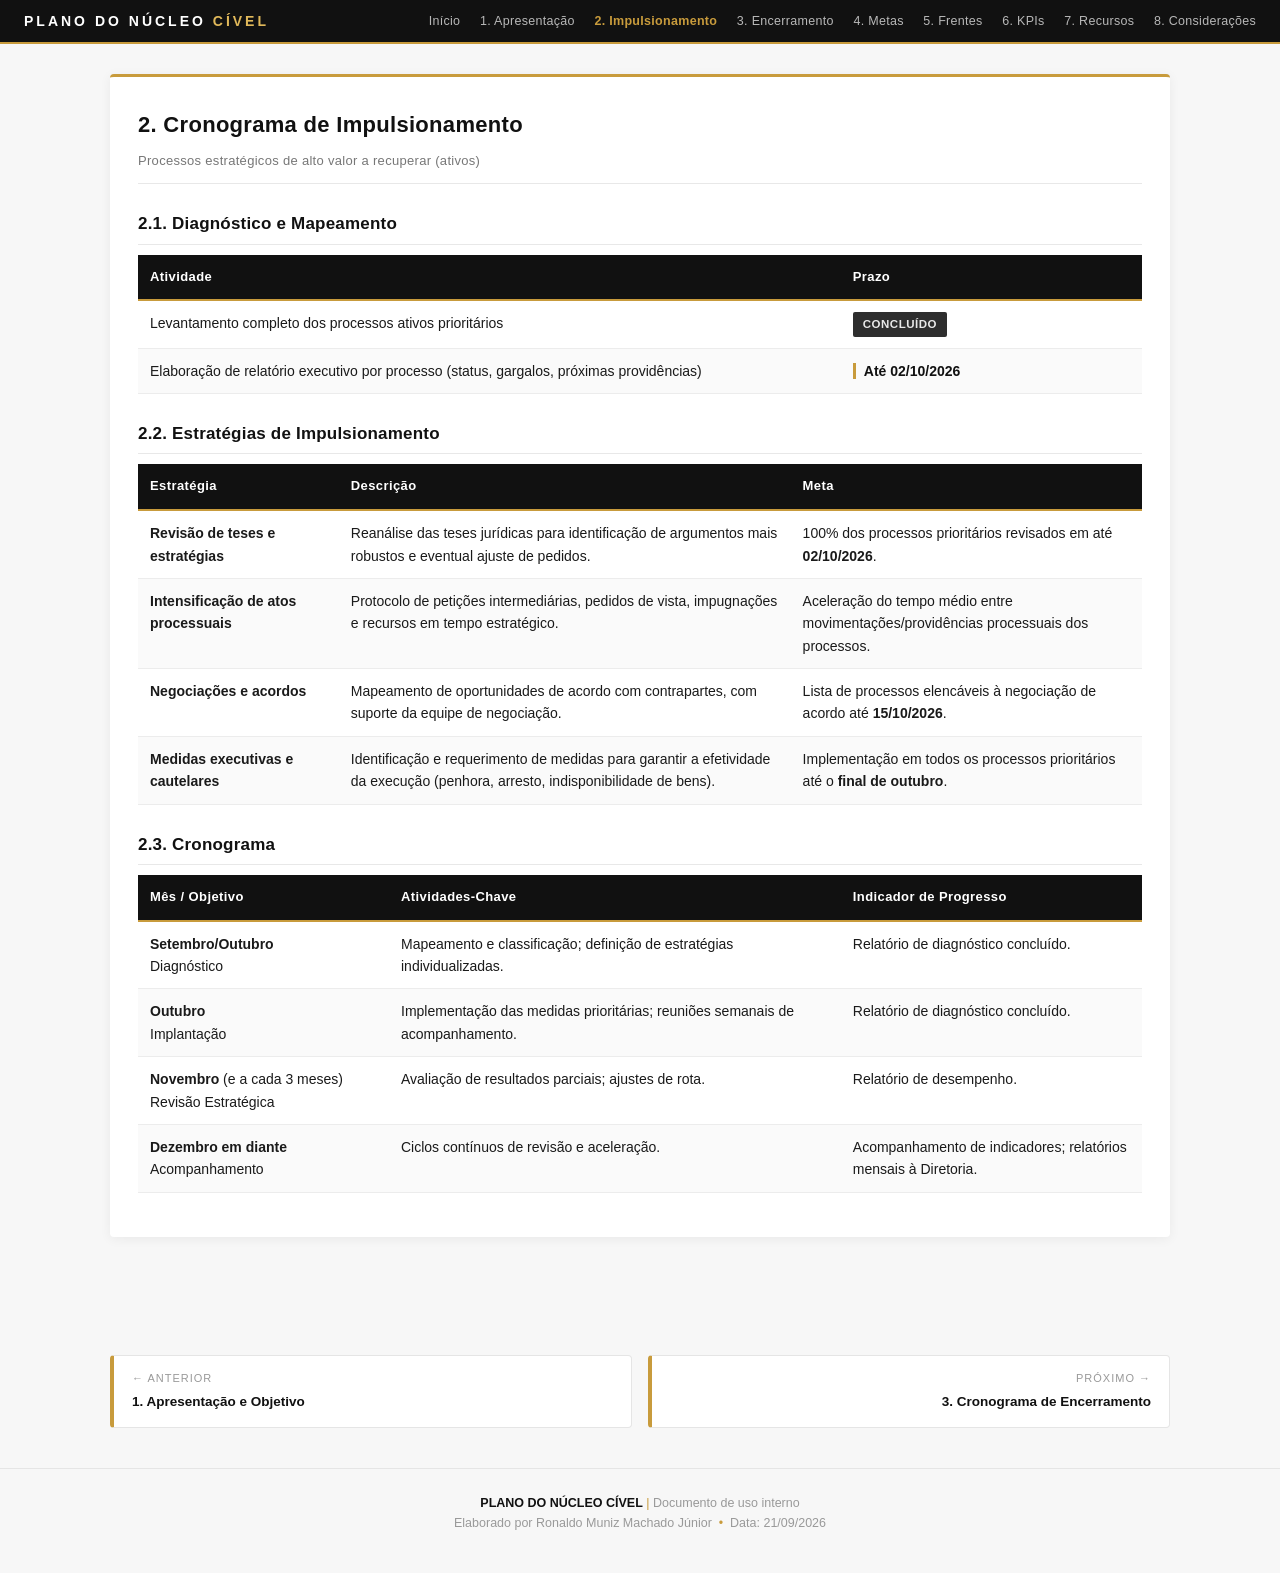
==== 2-impulsionamento.html @ fd96cec5 "Add files via upload" ====
<!DOCTYPE html>
<html lang="pt-BR">
<head>
<meta charset="UTF-8">
<meta name="viewport" content="width=device-width, initial-scale=1.0">
<title>2. Cronograma de Impulsionamento | Plano do Núcleo Cível</title>
<link rel="stylesheet" href="style.css">
</head>
<body>

<div class="topbar">
  <div class="marca">PLANO DO NÚCLEO <span>CÍVEL</span></div>
  <nav>
    <a href="index.html">Início</a>
    <a href="1-apresentacao.html">1. Apresentação</a>
    <a href="2-impulsionamento.html" class="ativo">2. Impulsionamento</a>
    <a href="3-encerramento.html">3. Encerramento</a>
    <a href="4-metas.html">4. Metas</a>
    <a href="5-frentes.html">5. Frentes</a>
    <a href="6-kpis.html">6. KPIs</a>
    <a href="7-recursos.html">7. Recursos</a>
    <a href="8-consideracoes.html">8. Considerações</a>
  </nav>
</div>

<main>

  <section class="card">
    <h2>2. Cronograma de Impulsionamento</h2>
    <p class="subtitulo">Processos estratégicos de alto valor a recuperar (ativos)</p>

    <h3>2.1. Diagnóstico e Mapeamento</h3>
    <table>
      <thead>
        <tr><th style="width:70%">Atividade</th><th style="width:30%">Prazo</th></tr>
      </thead>
      <tbody>
        <tr><td>Levantamento completo dos processos ativos prioritários</td><td><span class="tag tag-concluido">Concluído</span></td></tr>
        <tr><td>Elaboração de relatório executivo por processo (status, gargalos, próximas providências)</td><td><span class="data-fixa">Até 02/10/2026</span></td></tr>
      </tbody>
    </table>

    <h3>2.2. Estratégias de Impulsionamento</h3>
    <table>
      <thead>
        <tr>
          <th style="width:20%">Estratégia</th>
          <th style="width:45%">Descrição</th>
          <th style="width:35%">Meta</th>
        </tr>
      </thead>
      <tbody>
        <tr>
          <td><strong>Revisão de teses e estratégias</strong></td>
          <td>Reanálise das teses jurídicas para identificação de argumentos mais robustos e eventual ajuste de pedidos.</td>
          <td>100% dos processos prioritários revisados em até <strong>02/10/2026</strong>.</td>
        </tr>
        <tr>
          <td><strong>Intensificação de atos processuais</strong></td>
          <td>Protocolo de petições intermediárias, pedidos de vista, impugnações e recursos em tempo estratégico.</td>
          <td>Aceleração do tempo médio entre movimentações/providências processuais dos processos.</td>
        </tr>
        <tr>
          <td><strong>Negociações e acordos</strong></td>
          <td>Mapeamento de oportunidades de acordo com contrapartes, com suporte da equipe de negociação.</td>
          <td>Lista de processos elencáveis à negociação de acordo até <strong>15/10/2026</strong>.</td>
        </tr>
        <tr>
          <td><strong>Medidas executivas e cautelares</strong></td>
          <td>Identificação e requerimento de medidas para garantir a efetividade da execução (penhora, arresto, indisponibilidade de bens).</td>
          <td>Implementação em todos os processos prioritários até o <strong>final de outubro</strong>.</td>
        </tr>
      </tbody>
    </table>

    <h3>2.3. Cronograma</h3>
    <table>
      <thead>
        <tr>
          <th style="width:25%">Mês / Objetivo</th>
          <th style="width:45%">Atividades-Chave</th>
          <th style="width:30%">Indicador de Progresso</th>
        </tr>
      </thead>
      <tbody>
        <tr>
          <td><strong>Setembro/Outubro</strong><br>Diagnóstico</td>
          <td>Mapeamento e classificação; definição de estratégias individualizadas.</td>
          <td>Relatório de diagnóstico concluído.</td>
        </tr>
        <tr>
          <td><strong>Outubro</strong><br>Implantação</td>
          <td>Implementação das medidas prioritárias; reuniões semanais de acompanhamento.</td>
          <td>Relatório de diagnóstico concluído.</td>
        </tr>
        <tr>
          <td><strong>Novembro</strong> (e a cada 3 meses)<br>Revisão Estratégica</td>
          <td>Avaliação de resultados parciais; ajustes de rota.</td>
          <td>Relatório de desempenho.</td>
        </tr>
        <tr>
          <td><strong>Dezembro em diante</strong><br>Acompanhamento</td>
          <td>Ciclos contínuos de revisão e aceleração.</td>
          <td>Acompanhamento de indicadores; relatórios mensais à Diretoria.</td>
        </tr>
      </tbody>
    </table>
  </section>

</main>

<div class="nav-paginas">
  <a href="1-apresentacao.html">
    <span class="dir">← Anterior</span>
    <span class="titulo">1. Apresentação e Objetivo</span>
  </a>
  <a href="3-encerramento.html" class="proximo">
    <span class="dir">Próximo →</span>
    <span class="titulo">3. Cronograma de Encerramento</span>
  </a>
</div>

<footer class="rodape">
  <strong>PLANO DO NÚCLEO CÍVEL</strong> <span class="dourado">|</span> Documento de uso interno<br>
  Elaborado por Ronaldo Muniz Machado Júnior &nbsp;<span class="dourado">•</span>&nbsp; Data: 21/09/2026
</footer>

</body>
</html>
---- style.css ----
/* ============================================================
   PLANO DO NÚCLEO CÍVEL
   Estilos compartilhados por todas as páginas
   ============================================================ */

:root{
  --preto:         #111111;
  --carvao:        #1A1A1A;
  --grafite:       #232323;
  --cinza-escuro:  #2E2E2E;
  --cinza-medio:   #B8B8B8;
  --cinza-claro:   #E8E8E8;
  --branco:        #FFFFFF;
  --dourado:       #C89B3C;
  --dourado-claro: #E0B85A;
  --fundo-claro:   #F7F7F7;
  --fundo-card:    #FFFFFF;
  --texto-escuro:  #1A1A1A;
}

*{ box-sizing: border-box; }
html, body{ margin:0; padding:0; }

body{
  font-family: "Segoe UI", "Helvetica Neue", Arial, sans-serif;
  background: var(--fundo-claro);
  color: var(--texto-escuro);
  line-height: 1.6;
  font-size: 15px;
}

/* ---------- BARRA SUPERIOR FIXA ---------- */
.topbar{
  background: var(--preto);
  color: var(--branco);
  padding: 10px 24px;
  display: flex;
  justify-content: space-between;
  align-items: center;
  border-bottom: 2px solid var(--dourado);
  position: sticky;
  top: 0;
  z-index: 1000;
  font-size: 13px;
}
.topbar .marca{
  font-weight: 700;
  letter-spacing: 3px;
  color: var(--branco);
  font-size: 14px;
}
.topbar .marca span{ color: var(--dourado-claro); }
.topbar nav a{
  color: var(--cinza-medio);
  text-decoration: none;
  margin-left: 16px;
  font-size: 12.5px;
  letter-spacing: .3px;
  transition: color .15s ease;
}
.topbar nav a:hover{ color: var(--dourado-claro); }
.topbar nav a.ativo{ color: var(--dourado); font-weight: 600; }

/* ---------- HERO / CAPA ---------- */
header.hero{
  background: linear-gradient(135deg, var(--carvao) 0%, var(--preto) 100%);
  color: var(--branco);
  padding: 55px 30px 45px;
  text-align: center;
  border-bottom: 3px solid var(--dourado);
}

/* Divisor decorativo dourado (substitui o logo) */
.divisor-dourado{
  width: 80px;
  height: 3px;
  background: var(--dourado);
  margin: 0 auto 28px;
}

header.hero h1{
  margin: 0 0 10px;
  font-size: 30px;
  letter-spacing: 1.5px;
  font-weight: 600;
  color: var(--branco);
}
header.hero h2{
  margin: 0;
  font-size: 15px;
  font-weight: 400;
  color: var(--cinza-medio);
  letter-spacing: .8px;
}
header.hero .meta{
  margin-top: 22px;
  font-size: 13px;
  color: var(--cinza-medio);
  padding-top: 18px;
  border-top: 1px solid var(--cinza-escuro);
  display: inline-block;
  padding-left: 30px;
  padding-right: 30px;
}
header.hero .meta strong{ color: var(--dourado-claro); font-weight: 500; }

/* ---------- CONTAINER ---------- */
main{
  max-width: 1100px;
  margin: 30px auto;
  padding: 0 20px 60px;
}

/* ---------- SEÇÕES / CARDS ---------- */
section.card{
  background: var(--fundo-card);
  border-radius: 4px;
  box-shadow: 0 2px 12px rgba(0,0,0,.06);
  padding: 30px 28px;
  margin-bottom: 28px;
  border-top: 3px solid var(--dourado);
  page-break-inside: avoid;
}
section.card h2{
  margin: 0 0 8px;
  color: var(--preto);
  font-size: 22px;
  font-weight: 600;
  letter-spacing: .3px;
}
section.card h3{
  margin: 26px 0 10px;
  color: var(--preto);
  font-size: 17px;
  font-weight: 600;
  letter-spacing: .2px;
  padding-bottom: 6px;
  border-bottom: 1px solid var(--cinza-claro);
}
section.card .subtitulo{
  margin: 0 0 22px;
  font-size: 13px;
  color: #777;
  letter-spacing: .3px;
  padding-bottom: 12px;
  border-bottom: 1px solid var(--cinza-claro);
}
section.card p{ margin: 0 0 14px; }
section.card ul{ margin: 0 0 14px 0; padding-left: 20px; }
section.card li{ margin-bottom: 8px; }

/* ---------- SUMÁRIO (INDEX) ---------- */
.sumario{
  display: grid;
  grid-template-columns: repeat(auto-fit, minmax(280px, 1fr));
  gap: 18px;
  margin-top: 10px;
}
.sumario a{
  display: block;
  background: var(--fundo-card);
  border: 1px solid #E5E5E5;
  border-left: 4px solid var(--dourado);
  border-radius: 4px;
  padding: 18px 20px;
  text-decoration: none;
  color: var(--texto-escuro);
  transition: all .18s ease;
}
.sumario a:hover{
  border-left-color: var(--preto);
  background: #FAFAFA;
  box-shadow: 0 4px 14px rgba(0,0,0,.08);
  transform: translateY(-2px);
}
.sumario a .num{
  display: block;
  font-size: 11px;
  letter-spacing: 2px;
  color: var(--dourado);
  font-weight: 700;
  margin-bottom: 6px;
  text-transform: uppercase;
}
.sumario a .titulo{
  display: block;
  font-size: 16px;
  font-weight: 600;
  color: var(--preto);
  margin-bottom: 4px;
}
.sumario a .desc{
  display: block;
  font-size: 12.5px;
  color: #777;
  line-height: 1.5;
}

/* ---------- TABELAS ---------- */
table{
  width: 100%;
  border-collapse: collapse;
  font-size: 14px;
  margin-bottom: 14px;
}
thead th{
  background: var(--preto);
  color: var(--branco);
  text-align: left;
  padding: 12px;
  font-weight: 600;
  font-size: 13px;
  letter-spacing: .4px;
  border-bottom: 2px solid var(--dourado);
}
tbody td{
  padding: 11px 12px;
  border-bottom: 1px solid #ECECEC;
  vertical-align: top;
}
tbody tr:nth-child(even){ background: #FAFAFA; }
tbody tr:hover{ background: #F2F2F2; }

.data-fixa{
  color: var(--preto);
  font-weight: 600;
  border-left: 3px solid var(--dourado);
  padding-left: 8px;
}

/* ---------- TAGS ---------- */
.tag{
  display: inline-block;
  padding: 3px 10px;
  border-radius: 2px;
  font-size: 11.5px;
  font-weight: 600;
  letter-spacing: .5px;
  text-transform: uppercase;
  white-space: nowrap;
}
.tag-concluido{ background: #2E2E2E; color: #E8E8E8; }
.tag-andamento{ background: var(--dourado); color: var(--preto); }
.tag-futuro{ background: #E8E8E8; color: var(--preto); }
.tag-continuo{ background: #F5EBD0; color: #6B5A1E; }

/* ---------- NAVEGAÇÃO ENTRE PÁGINAS ---------- */
.nav-paginas{
  max-width: 1100px;
  margin: 0 auto 40px;
  padding: 0 20px;
  display: flex;
  justify-content: space-between;
  gap: 16px;
}
.nav-paginas a{
  flex: 1;
  display: block;
  background: var(--fundo-card);
  border: 1px solid #E5E5E5;
  border-radius: 4px;
  padding: 14px 18px;
  text-decoration: none;
  color: var(--texto-escuro);
  font-size: 13.5px;
  transition: all .15s ease;
  border-left: 4px solid var(--dourado);
}
.nav-paginas a:hover{
  background: #FAFAFA;
  border-left-color: var(--preto);
  transform: translateY(-1px);
}
.nav-paginas a .dir{
  display: block;
  font-size: 11px;
  color: #999;
  letter-spacing: 1px;
  text-transform: uppercase;
  margin-bottom: 4px;
}
.nav-paginas a .titulo{
  display: block;
  font-weight: 600;
  color: var(--preto);
}
.nav-paginas a.proximo{ text-align: right; }
.nav-paginas a.voltar-index{
  background: var(--preto);
  color: var(--branco);
  border-left-color: var(--dourado);
  text-align: center;
}
.nav-paginas a.voltar-index .titulo{ color: var(--branco); }
.nav-paginas a.voltar-index .dir{ color: var(--dourado-claro); }

/* ---------- RODAPÉ ---------- */
footer.rodape{
  text-align: center;
  font-size: 12.5px;
  color: #999;
  padding: 24px 10px 40px;
  border-top: 1px solid #E5E5E5;
  margin-top: 10px;
  background: var(--fundo-claro);
}
footer.rodape strong{ color: var(--preto); }
footer.rodape .dourado{ color: var(--dourado); }

/* ---------- RESPONSIVO ---------- */
@media (max-width: 720px){
  .topbar{ flex-direction: column; gap: 8px; padding: 10px 14px; }
  .topbar nav a{ margin: 0 8px; font-size: 12px; }
  header.hero{ padding: 32px 18px 26px; }
  header.hero h1{ font-size: 22px; }
  section.card{ padding: 22px 18px; }
  thead th, tbody td{ padding: 9px 8px; font-size: 13px; }
  table{ font-size: 13px; }
  .nav-paginas{ flex-direction: column; }
  .nav-paginas a.proximo{ text-align: left; }
}

/* ---------- IMPRESSÃO ---------- */
@page{
  size: A4;
  margin: 22mm 14mm 18mm 14mm;
  @top-left{
    content: "PLANO DO NÚCLEO CÍVEL";
    font-family: "Segoe UI", Arial, sans-serif;
    font-size: 9pt;
    color: #111;
    letter-spacing: .5px;
    font-weight: 600;
  }
  @top-right{
    content: "Documento de uso interno";
    font-family: "Segoe UI", Arial, sans-serif;
    font-size: 9pt;
    color: #777;
  }
  @bottom-left{
    content: "Elaborado por Ronaldo Muniz Machado Júnior • Data: 21/09/2026";
    font-family: "Segoe UI", Arial, sans-serif;
    font-size: 8.5pt;
    color: #999;
  }
  @bottom-right{
    content: "Página " counter(page) " de " counter(pages);
    font-family: "Segoe UI", Arial, sans-serif;
    font-size: 8.5pt;
    color: #111;
    font-weight: 600;
  }
}
@media print{
  body{ background: #fff; }
  .topbar, .nav-paginas{ display: none; }
  header.hero{ page-break-after: always; }
  section.card{ box-shadow: none; border: 1px solid #DDD; page-break-inside: avoid; }
  thead th, .tag{ -webkit-print-color-adjust: exact; print-color-adjust: exact; }
}
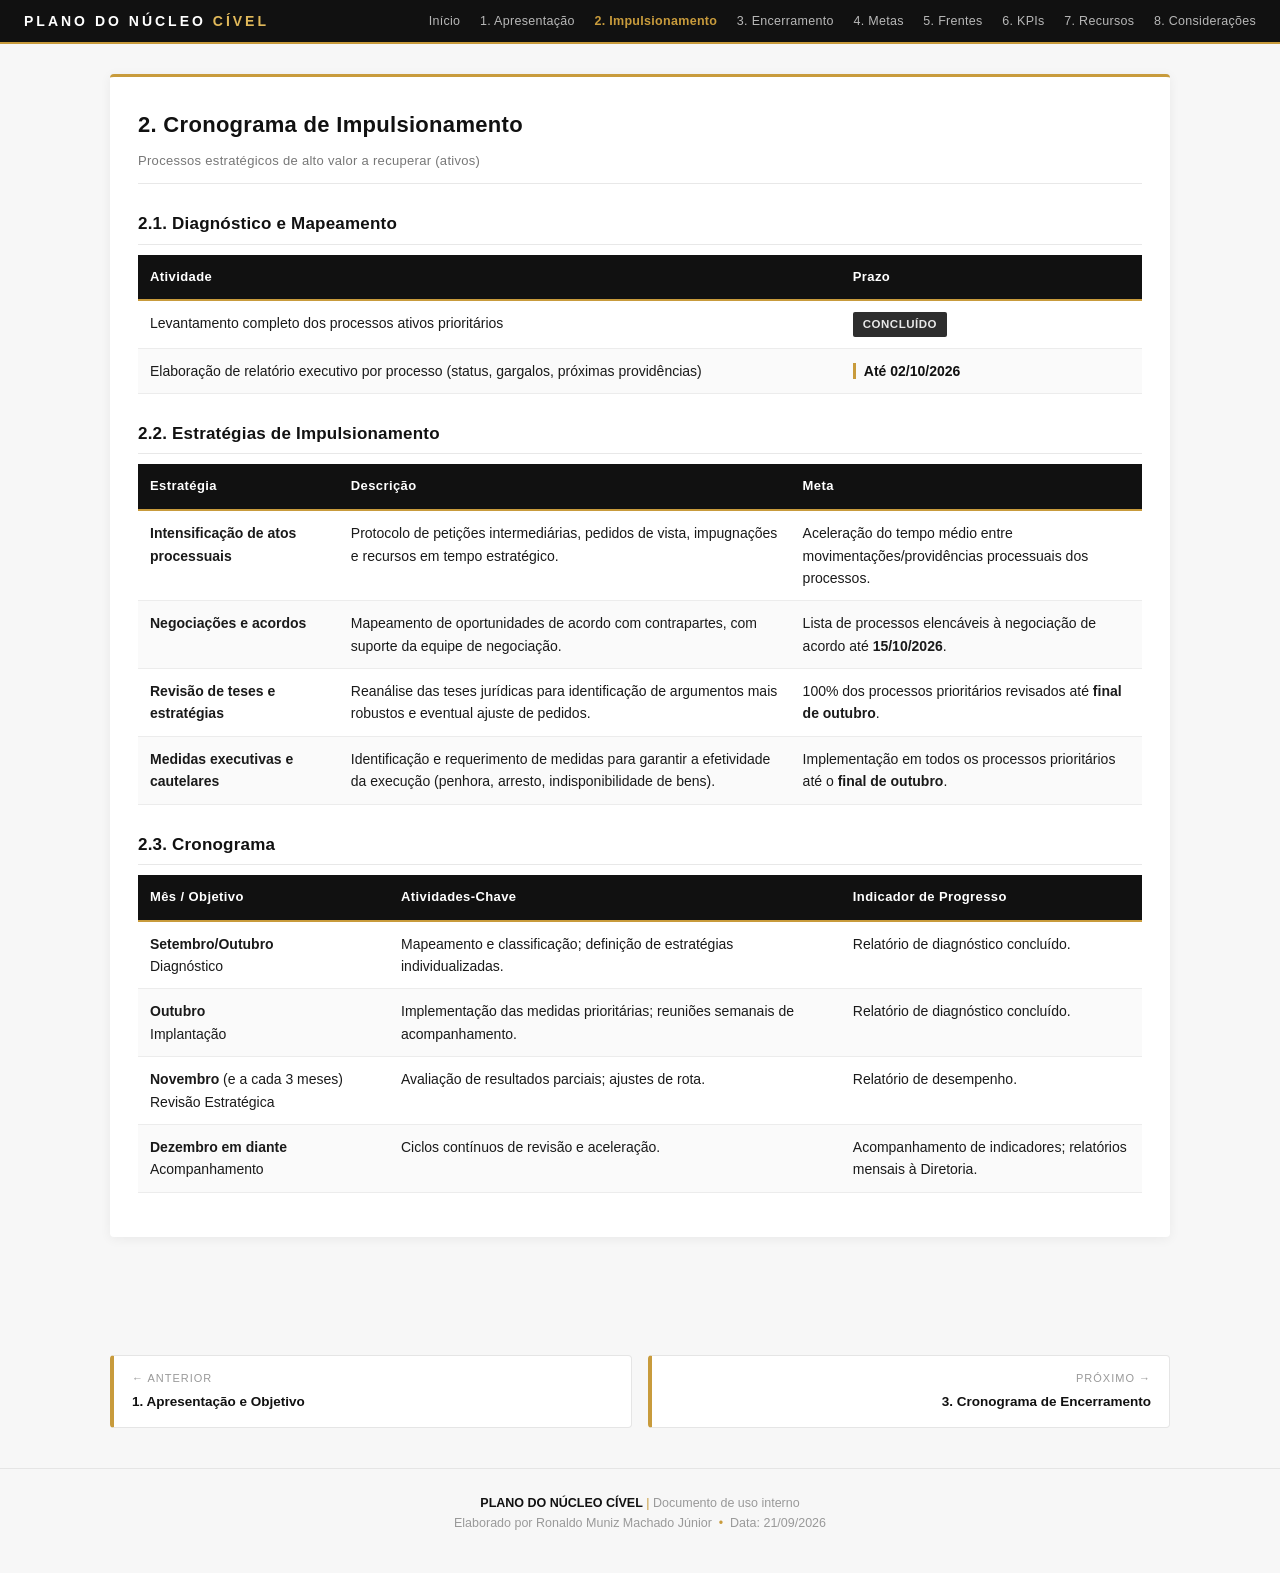
==== commit b51023c4: "Update 2-impulsionamento.html" ====
--- a/2-impulsionamento.html
+++ b/2-impulsionamento.html
@@ -51,11 +51,6 @@
       </thead>
       <tbody>
         <tr>
-          <td><strong>Revisão de teses e estratégias</strong></td>
-          <td>Reanálise das teses jurídicas para identificação de argumentos mais robustos e eventual ajuste de pedidos.</td>
-          <td>100% dos processos prioritários revisados em até <strong>02/10/2026</strong>.</td>
-        </tr>
-        <tr>
           <td><strong>Intensificação de atos processuais</strong></td>
           <td>Protocolo de petições intermediárias, pedidos de vista, impugnações e recursos em tempo estratégico.</td>
           <td>Aceleração do tempo médio entre movimentações/providências processuais dos processos.</td>
@@ -64,6 +59,11 @@
           <td><strong>Negociações e acordos</strong></td>
           <td>Mapeamento de oportunidades de acordo com contrapartes, com suporte da equipe de negociação.</td>
           <td>Lista de processos elencáveis à negociação de acordo até <strong>15/10/2026</strong>.</td>
+        </tr>
+        <tr>
+          <td><strong>Revisão de teses e estratégias</strong></td>
+          <td>Reanálise das teses jurídicas para identificação de argumentos mais robustos e eventual ajuste de pedidos.</td>
+          <td>100% dos processos prioritários revisados até <strong>final de outubro</strong>.</td>
         </tr>
         <tr>
           <td><strong>Medidas executivas e cautelares</strong></td>
@@ -126,4 +126,4 @@
 </footer>
 
 </body>
-</html>+</html>
